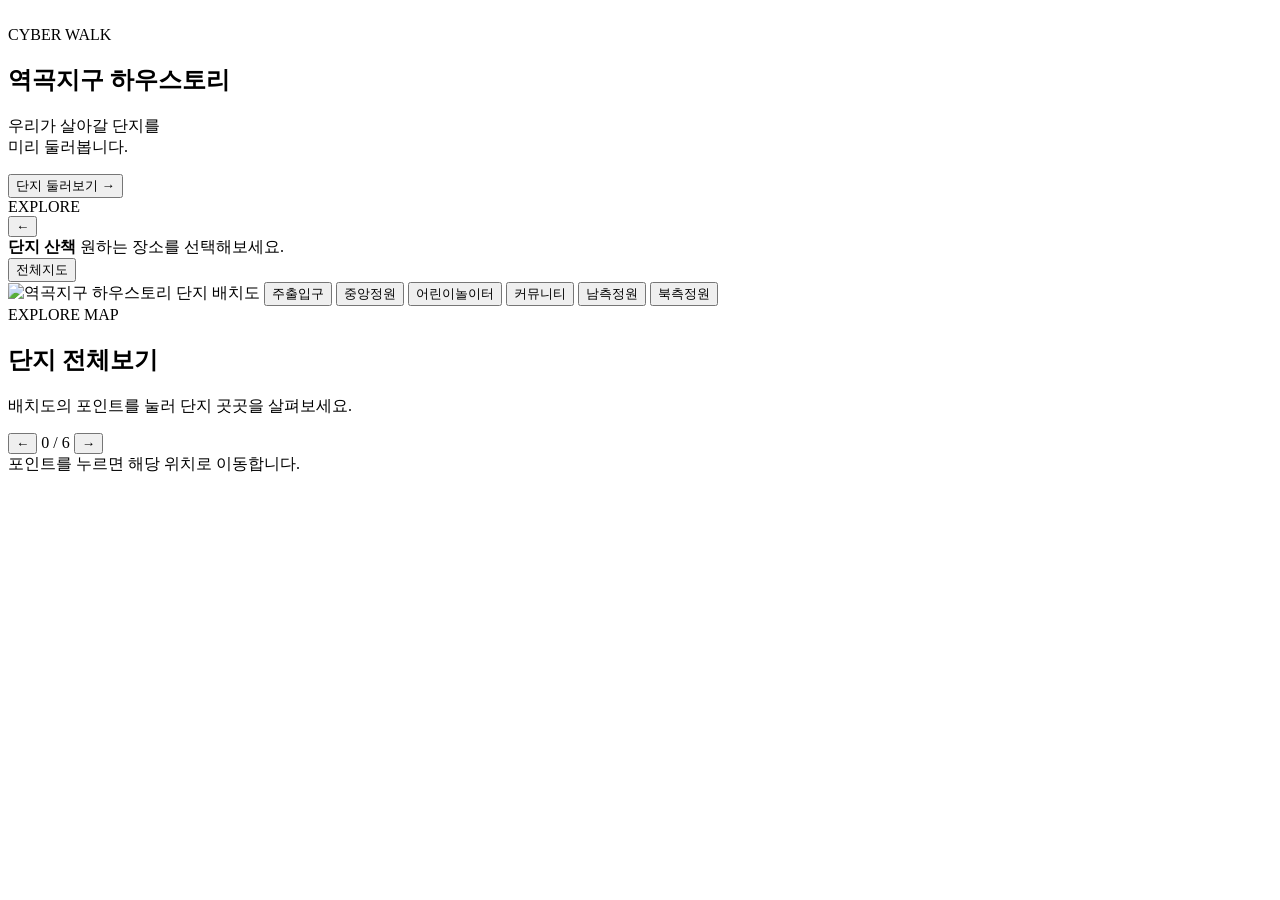
==== cyber-tour.html @ 55d85588 "Add files via upload" ====
<!DOCTYPE html>
<html lang="ko">
<head>
  <meta charset="UTF-8" />
  <meta name="viewport" content="width=device-width, initial-scale=1.0, viewport-fit=cover" />
  <meta name="theme-color" content="#111821" />
  <title>역곡지구 하우스토리 | 사이버 단지 산책</title>
  <link rel="stylesheet" href="assets/css/cyber-tour.css" />
</head>
<body>
  <main class="tour-app" id="tourApp">
    <section class="hero scene is-active" id="heroScene" aria-label="단지 조감도 인트로">
      <div class="hero-media" aria-hidden="true">
        <img src="assets/images/cyber-tour/aerial.jpg" alt="" />
      </div>
      <div class="hero-shade" aria-hidden="true"></div>
      <div class="hero-vignette" aria-hidden="true"></div>

      <div class="hero-content">
        <div class="eyebrow">CYBER WALK</div>
        <h1>역곡지구 하우스토리</h1>
        <p>우리가 살아갈 단지를<br />미리 둘러봅니다.</p>
        <button class="enter-button" id="enterTour" type="button">
          <span>단지 둘러보기</span>
          <span class="arrow">→</span>
        </button>
      </div>

      <div class="scroll-cue" aria-hidden="true">
        <span class="mouse-dot"></span>
        <span>EXPLORE</span>
      </div>
    </section>

    <section class="map-scene scene" id="mapScene" aria-label="단지 배치도 탐색">
      <header class="topbar">
        <button class="glass-button icon-button" id="backToHero" type="button" aria-label="인트로로 돌아가기">←</button>
        <div class="topbar-title">
          <strong>단지 산책</strong>
          <span>원하는 장소를 선택해보세요.</span>
        </div>
        <button class="glass-button" id="resetMap" type="button">전체지도</button>
      </header>

      <div class="map-viewport" id="mapViewport">
        <div class="map-stage" id="mapStage">
          <img class="site-map" src="assets/images/cyber-tour/site-map.jpg" alt="역곡지구 하우스토리 단지 배치도" />

          <button class="map-point" style="--x:73%; --y:58%" data-index="0" data-name="주출입구" data-label="ENTRANCE" type="button">
            <span class="point-ring"></span><span class="point-core"></span><span class="point-label">주출입구</span>
          </button>

          <button class="map-point" style="--x:50%; --y:49%" data-index="1" data-name="중앙정원" data-label="CENTRAL GARDEN" type="button">
            <span class="point-ring"></span><span class="point-core"></span><span class="point-label">중앙정원</span>
          </button>

          <button class="map-point" style="--x:39%; --y:38%" data-index="2" data-name="어린이놀이터" data-label="PLAYGROUND" type="button">
            <span class="point-ring"></span><span class="point-core"></span><span class="point-label">어린이놀이터</span>
          </button>

          <button class="map-point" style="--x:60%; --y:50%" data-index="3" data-name="커뮤니티" data-label="COMMUNITY" type="button">
            <span class="point-ring"></span><span class="point-core"></span><span class="point-label">커뮤니티</span>
          </button>

          <button class="map-point" style="--x:36%; --y:67%" data-index="4" data-name="남측정원" data-label="SOUTH GARDEN" type="button">
            <span class="point-ring"></span><span class="point-core"></span><span class="point-label">남측정원</span>
          </button>

          <button class="map-point" style="--x:37%; --y:23%" data-index="5" data-name="북측정원" data-label="NORTH GARDEN" type="button">
            <span class="point-ring"></span><span class="point-core"></span><span class="point-label">북측정원</span>
          </button>
        </div>
      </div>

      <div class="location-card" id="locationCard" aria-live="polite">
        <div class="location-meta">
          <span class="location-kicker" id="locationKicker">EXPLORE MAP</span>
          <h2 id="locationName">단지 전체보기</h2>
          <p id="locationDescription">배치도의 포인트를 눌러 단지 곳곳을 살펴보세요.</p>
        </div>
        <div class="location-actions">
          <button class="round-button" id="prevPoint" type="button" aria-label="이전 장소">←</button>
          <span class="counter" id="pointCounter">0 / 6</span>
          <button class="round-button" id="nextPoint" type="button" aria-label="다음 장소">→</button>
        </div>
      </div>

      <div class="map-hint" id="mapHint">포인트를 누르면 해당 위치로 이동합니다.</div>
    </section>
  </main>

  <script src="assets/js/cyber-tour.js"></script>
</body>
</html>
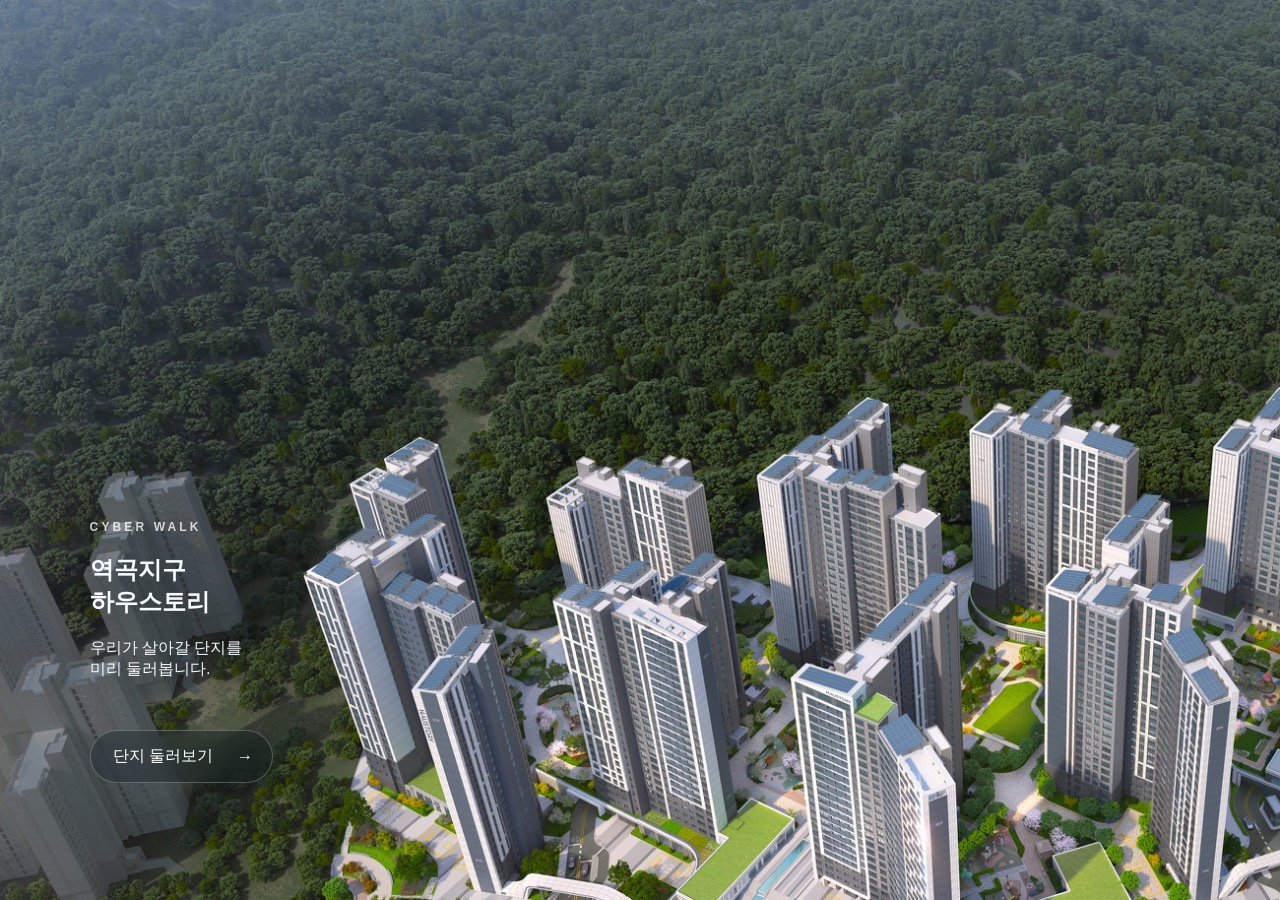
==== commit fa68ca43: "cyber-tour.html 업데이트" ====
--- a/cyber-tour.html
+++ b/cyber-tour.html
@@ -1,94 +1,552 @@
 <!DOCTYPE html>
 <html lang="ko">
 <head>
-  <meta charset="UTF-8" />
-  <meta name="viewport" content="width=device-width, initial-scale=1.0, viewport-fit=cover" />
-  <meta name="theme-color" content="#111821" />
+  <meta charset="UTF-8">
+
+  <meta
+    name="viewport"
+    content="width=device-width, initial-scale=1.0, viewport-fit=cover"
+  >
+
+  <meta name="theme-color" content="#10171f">
+
   <title>역곡지구 하우스토리 | 사이버 단지 산책</title>
-  <link rel="stylesheet" href="assets/css/cyber-tour.css" />
+
+  <link
+    rel="stylesheet"
+    href="assets/css/cyber-tour.css"
+  >
 </head>
+
 <body>
-  <main class="tour-app" id="tourApp">
-    <section class="hero scene is-active" id="heroScene" aria-label="단지 조감도 인트로">
-      <div class="hero-media" aria-hidden="true">
-        <img src="assets/images/cyber-tour/aerial.jpg" alt="" />
-      </div>
-      <div class="hero-shade" aria-hidden="true"></div>
-      <div class="hero-vignette" aria-hidden="true"></div>
-
-      <div class="hero-content">
-        <div class="eyebrow">CYBER WALK</div>
-        <h1>역곡지구 하우스토리</h1>
-        <p>우리가 살아갈 단지를<br />미리 둘러봅니다.</p>
-        <button class="enter-button" id="enterTour" type="button">
-          <span>단지 둘러보기</span>
-          <span class="arrow">→</span>
-        </button>
-      </div>
-
-      <div class="scroll-cue" aria-hidden="true">
-        <span class="mouse-dot"></span>
-        <span>EXPLORE</span>
-      </div>
-    </section>
-
-    <section class="map-scene scene" id="mapScene" aria-label="단지 배치도 탐색">
-      <header class="topbar">
-        <button class="glass-button icon-button" id="backToHero" type="button" aria-label="인트로로 돌아가기">←</button>
-        <div class="topbar-title">
-          <strong>단지 산책</strong>
-          <span>원하는 장소를 선택해보세요.</span>
-        </div>
-        <button class="glass-button" id="resetMap" type="button">전체지도</button>
-      </header>
-
-      <div class="map-viewport" id="mapViewport">
-        <div class="map-stage" id="mapStage">
-          <img class="site-map" src="assets/images/cyber-tour/site-map.jpg" alt="역곡지구 하우스토리 단지 배치도" />
-
-          <button class="map-point" style="--x:73%; --y:58%" data-index="0" data-name="주출입구" data-label="ENTRANCE" type="button">
-            <span class="point-ring"></span><span class="point-core"></span><span class="point-label">주출입구</span>
-          </button>
-
-          <button class="map-point" style="--x:50%; --y:49%" data-index="1" data-name="중앙정원" data-label="CENTRAL GARDEN" type="button">
-            <span class="point-ring"></span><span class="point-core"></span><span class="point-label">중앙정원</span>
-          </button>
-
-          <button class="map-point" style="--x:39%; --y:38%" data-index="2" data-name="어린이놀이터" data-label="PLAYGROUND" type="button">
-            <span class="point-ring"></span><span class="point-core"></span><span class="point-label">어린이놀이터</span>
-          </button>
-
-          <button class="map-point" style="--x:60%; --y:50%" data-index="3" data-name="커뮤니티" data-label="COMMUNITY" type="button">
-            <span class="point-ring"></span><span class="point-core"></span><span class="point-label">커뮤니티</span>
-          </button>
-
-          <button class="map-point" style="--x:36%; --y:67%" data-index="4" data-name="남측정원" data-label="SOUTH GARDEN" type="button">
-            <span class="point-ring"></span><span class="point-core"></span><span class="point-label">남측정원</span>
-          </button>
-
-          <button class="map-point" style="--x:37%; --y:23%" data-index="5" data-name="북측정원" data-label="NORTH GARDEN" type="button">
-            <span class="point-ring"></span><span class="point-core"></span><span class="point-label">북측정원</span>
-          </button>
-        </div>
-      </div>
-
-      <div class="location-card" id="locationCard" aria-live="polite">
-        <div class="location-meta">
-          <span class="location-kicker" id="locationKicker">EXPLORE MAP</span>
-          <h2 id="locationName">단지 전체보기</h2>
-          <p id="locationDescription">배치도의 포인트를 눌러 단지 곳곳을 살펴보세요.</p>
-        </div>
-        <div class="location-actions">
-          <button class="round-button" id="prevPoint" type="button" aria-label="이전 장소">←</button>
-          <span class="counter" id="pointCounter">0 / 6</span>
-          <button class="round-button" id="nextPoint" type="button" aria-label="다음 장소">→</button>
-        </div>
-      </div>
-
-      <div class="map-hint" id="mapHint">포인트를 누르면 해당 위치로 이동합니다.</div>
-    </section>
-  </main>
-
-  <script src="assets/js/cyber-tour.js"></script>
+
+<main class="tour-app">
+
+  <!-- =====================================================
+       01. INTRO
+  ====================================================== -->
+
+  <section
+    class="scene hero-scene is-active"
+    id="heroScene"
+  >
+
+    <div class="hero-image">
+      <img
+        src="assets/images/cyber-tour/aerial.jpg"
+        alt="역곡지구 하우스토리 조감도"
+      >
+    </div>
+
+    <div class="hero-overlay"></div>
+
+    <div class="hero-content">
+
+      <div class="eyebrow">
+        CYBER WALK
+      </div>
+
+      <h1>
+        역곡지구<br>
+        하우스토리
+      </h1>
+
+      <p>
+        우리가 살아갈 단지를<br>
+        미리 둘러봅니다.
+      </p>
+
+      <button
+        class="enter-button"
+        id="enterTour"
+        type="button"
+      >
+        <span>단지 둘러보기</span>
+        <span>→</span>
+      </button>
+
+    </div>
+
+    <div class="hero-guide">
+      EXPLORE
+    </div>
+
+  </section>
+
+
+  <!-- =====================================================
+       02. MAP
+  ====================================================== -->
+
+  <section
+    class="scene map-scene"
+    id="mapScene"
+  >
+
+    <header class="topbar">
+
+      <button
+        class="glass-button icon-button"
+        id="backToHero"
+        type="button"
+        aria-label="처음 화면"
+      >
+        ←
+      </button>
+
+      <div class="topbar-title">
+        <strong>단지 산책</strong>
+        <span>원하는 장소를 선택해보세요.</span>
+      </div>
+
+      <button
+        class="glass-button"
+        id="resetMap"
+        type="button"
+      >
+        전체지도
+      </button>
+
+    </header>
+
+
+    <div class="map-viewport">
+
+      <div
+        class="map-stage"
+        id="mapStage"
+      >
+
+        <img
+          class="site-map"
+          src="assets/images/cyber-tour/site-map.jpg"
+          alt="단지 배치도"
+        >
+
+
+        <!-- 주출입구 -->
+
+        <button
+          class="map-point"
+          style="--x:73%; --y:58%;"
+          data-index="0"
+          type="button"
+        >
+          <span class="point-ring"></span>
+          <span class="point-core"></span>
+          <span class="point-label">
+            주출입구
+          </span>
+        </button>
+
+
+        <!-- 중앙정원 -->
+
+        <button
+          class="map-point"
+          style="--x:50%; --y:49%;"
+          data-index="1"
+          type="button"
+        >
+          <span class="point-ring"></span>
+          <span class="point-core"></span>
+          <span class="point-label">
+            중앙정원
+          </span>
+        </button>
+
+
+        <!-- 놀이터 -->
+
+        <button
+          class="map-point"
+          style="--x:39%; --y:38%;"
+          data-index="2"
+          type="button"
+        >
+          <span class="point-ring"></span>
+          <span class="point-core"></span>
+          <span class="point-label">
+            어린이놀이터
+          </span>
+        </button>
+
+
+        <!-- 커뮤니티 -->
+
+        <button
+          class="map-point"
+          style="--x:60%; --y:50%;"
+          data-index="3"
+          type="button"
+        >
+          <span class="point-ring"></span>
+          <span class="point-core"></span>
+          <span class="point-label">
+            커뮤니티
+          </span>
+        </button>
+
+
+        <!-- 남측정원 -->
+
+        <button
+          class="map-point"
+          style="--x:36%; --y:67%;"
+          data-index="4"
+          type="button"
+        >
+          <span class="point-ring"></span>
+          <span class="point-core"></span>
+          <span class="point-label">
+            남측정원
+          </span>
+        </button>
+
+
+        <!-- 북측정원 -->
+
+        <button
+          class="map-point"
+          style="--x:37%; --y:23%;"
+          data-index="5"
+          type="button"
+        >
+          <span class="point-ring"></span>
+          <span class="point-core"></span>
+          <span class="point-label">
+            북측정원
+          </span>
+        </button>
+
+      </div>
+
+    </div>
+
+
+    <!-- MAP INFO -->
+
+    <div
+      class="location-card"
+      id="locationCard"
+    >
+
+      <div class="location-text">
+
+        <span
+          class="location-kicker"
+          id="locationKicker"
+        >
+          EXPLORE MAP
+        </span>
+
+        <h2 id="locationName">
+          단지 전체보기
+        </h2>
+
+        <p id="locationDescription">
+          배치도의 포인트를 눌러 단지 곳곳을 살펴보세요.
+        </p>
+
+        <button
+          class="virtual-walk-button"
+          id="openVirtualWalk"
+          type="button"
+        >
+          가상 산책 시작
+          <span>→</span>
+        </button>
+
+      </div>
+
+
+      <div class="location-navigation">
+
+        <button
+          class="round-button"
+          id="prevPoint"
+          type="button"
+        >
+          ←
+        </button>
+
+        <span
+          class="counter"
+          id="pointCounter"
+        >
+          0 / 6
+        </span>
+
+        <button
+          class="round-button"
+          id="nextPoint"
+          type="button"
+        >
+          →
+        </button>
+
+      </div>
+
+    </div>
+
+
+    <div
+      class="map-hint"
+      id="mapHint"
+    >
+      포인트를 눌러 장소를 선택해보세요.
+    </div>
+
+  </section>
+
+
+
+  <!-- =====================================================
+       03. CENTRAL GARDEN VIRTUAL WALK
+  ====================================================== -->
+
+  <section
+    class="scene walk-scene"
+    id="walkScene"
+  >
+
+    <div
+      class="walk-world"
+      id="walkWorld"
+    >
+
+      <!-- SKY -->
+
+      <div class="sun"></div>
+
+      <div class="cloud cloud-1"></div>
+      <div class="cloud cloud-2"></div>
+
+
+      <!-- DISTANT MOUNTAIN / FOREST -->
+
+      <div class="mountain mountain-1"></div>
+      <div class="mountain mountain-2"></div>
+
+      <div class="forest-back"></div>
+
+
+      <!-- APARTMENTS -->
+
+      <div class="apartment apartment-left">
+
+        <div class="apt-roof"></div>
+
+        <div class="windows"></div>
+
+        <div class="apt-side"></div>
+
+      </div>
+
+
+      <div class="apartment apartment-center">
+
+        <div class="apt-roof"></div>
+
+        <div class="windows"></div>
+
+        <div class="apt-side"></div>
+
+      </div>
+
+
+      <div class="apartment apartment-right">
+
+        <div class="apt-roof"></div>
+
+        <div class="windows"></div>
+
+        <div class="apt-side"></div>
+
+      </div>
+
+
+      <!-- GROUND -->
+
+      <div class="garden-ground"></div>
+
+
+      <!-- WALK PATH -->
+
+      <div class="walk-path">
+
+        <div class="path-line line-left"></div>
+        <div class="path-line line-right"></div>
+
+      </div>
+
+
+      <!-- CENTER LAWN -->
+
+      <div class="central-lawn"></div>
+
+
+      <!-- FLOWER BED -->
+
+      <div class="flower-bed flower-bed-left"></div>
+
+      <div class="flower-bed flower-bed-right"></div>
+
+
+      <!-- TREES -->
+
+      <div class="tree tree-1">
+        <div class="tree-crown"></div>
+        <div class="tree-trunk"></div>
+      </div>
+
+      <div class="tree tree-2">
+        <div class="tree-crown"></div>
+        <div class="tree-trunk"></div>
+      </div>
+
+      <div class="tree tree-3">
+        <div class="tree-crown"></div>
+        <div class="tree-trunk"></div>
+      </div>
+
+      <div class="tree tree-4">
+        <div class="tree-crown"></div>
+        <div class="tree-trunk"></div>
+      </div>
+
+      <div class="tree tree-5">
+        <div class="tree-crown"></div>
+        <div class="tree-trunk"></div>
+      </div>
+
+      <div class="tree tree-6">
+        <div class="tree-crown"></div>
+        <div class="tree-trunk"></div>
+      </div>
+
+
+      <!-- BENCH -->
+
+      <div class="bench bench-left">
+        <div class="bench-back"></div>
+        <div class="bench-seat"></div>
+        <div class="bench-leg leg-left"></div>
+        <div class="bench-leg leg-right"></div>
+      </div>
+
+
+      <!-- LIGHT -->
+
+      <div class="lamp lamp-left">
+
+        <div class="lamp-head"></div>
+
+        <div class="lamp-light"></div>
+
+      </div>
+
+
+      <div class="lamp lamp-right">
+
+        <div class="lamp-head"></div>
+
+        <div class="lamp-light"></div>
+
+      </div>
+
+
+      <!-- PARTICLES -->
+
+      <div class="particles">
+
+        <i></i>
+        <i></i>
+        <i></i>
+        <i></i>
+        <i></i>
+        <i></i>
+
+      </div>
+
+
+      <div class="world-vignette"></div>
+
+    </div>
+
+
+    <!-- WALK UI -->
+
+    <header class="walk-topbar">
+
+      <button
+        class="walk-button"
+        id="backToMap"
+        type="button"
+      >
+        ←
+      </button>
+
+
+      <div class="walk-title">
+
+        <strong>
+          중앙정원
+        </strong>
+
+        <span>
+          CENTRAL GARDEN
+        </span>
+
+      </div>
+
+
+      <button
+        class="walk-button day-button"
+        id="toggleDayNight"
+        type="button"
+      >
+        야간
+      </button>
+
+    </header>
+
+
+    <div class="walk-description">
+
+      <span>
+        VIRTUAL WALK · 01
+      </span>
+
+      <h2>
+        중앙정원을 걷다
+      </h2>
+
+      <p>
+        단지 배치도를 바탕으로 구성한
+        첫 번째 가상 산책 장면입니다.
+      </p>
+
+      <div class="drag-guide">
+
+        <span>←</span>
+
+        화면을 좌우로 움직여보세요
+
+        <span>→</span>
+
+      </div>
+
+    </div>
+
+
+  </section>
+
+
+</main>
+
+
+<script src="assets/js/cyber-tour.js"></script>
+
 </body>
-</html>
+</html>
--- a/assets/css/cyber-tour.css
+++ b/assets/css/cyber-tour.css
@@ -0,0 +1,327 @@
+:root {
+  --ink: #f7fbff;
+  --muted: rgba(241, 247, 252, 0.72);
+  --glass: rgba(16, 26, 36, 0.42);
+  --glass-strong: rgba(16, 26, 36, 0.62);
+  --line: rgba(255, 255, 255, 0.16);
+  --accent: #d9f4ff;
+  --accent-2: #dfe8ff;
+  --shadow: 0 24px 70px rgba(0,0,0,.28);
+}
+
+* { box-sizing: border-box; }
+html, body { width: 100%; min-height: 100%; margin: 0; }
+body {
+  overflow: hidden;
+  background: #10171f;
+  color: var(--ink);
+  font-family: -apple-system, BlinkMacSystemFont, "Pretendard", "Noto Sans KR", "Apple SD Gothic Neo", sans-serif;
+}
+button { font: inherit; }
+
+.tour-app,
+.scene {
+  width: 100%;
+  height: 100dvh;
+  min-height: 100svh;
+}
+
+.scene {
+  position: fixed;
+  inset: 0;
+  opacity: 0;
+  visibility: hidden;
+  pointer-events: none;
+  transition: opacity .9s ease, visibility .9s ease;
+}
+.scene.is-active {
+  opacity: 1;
+  visibility: visible;
+  pointer-events: auto;
+}
+
+/* HERO */
+.hero { overflow: hidden; background: #18222d; }
+.hero-media { position: absolute; inset: -3%; }
+.hero-media img {
+  width: 100%;
+  height: 100%;
+  object-fit: cover;
+  transform: scale(1.02);
+  animation: heroDrift 18s ease-out forwards;
+  filter: saturate(.94) contrast(1.02) brightness(.90);
+}
+@keyframes heroDrift {
+  from { transform: scale(1.02) translate3d(0,0,0); }
+  to { transform: scale(1.12) translate3d(-.7%, -.7%, 0); }
+}
+.hero-shade {
+  position: absolute;
+  inset: 0;
+  background:
+    linear-gradient(180deg, rgba(5,10,14,.28), rgba(5,10,14,.02) 32%, rgba(5,10,14,.12) 58%, rgba(5,10,14,.72)),
+    linear-gradient(90deg, rgba(9,14,20,.50), rgba(9,14,20,.04) 60%);
+}
+.hero-vignette {
+  position: absolute;
+  inset: -1px;
+  box-shadow: inset 0 0 180px rgba(0,0,0,.26);
+  pointer-events: none;
+}
+.hero-content {
+  position: absolute;
+  left: clamp(24px, 7vw, 104px);
+  bottom: clamp(76px, 13vh, 150px);
+  z-index: 2;
+  max-width: 640px;
+  text-shadow: 0 3px 24px rgba(0,0,0,.25);
+}
+.eyebrow {
+  margin-bottom: 14px;
+  font-size: 12px;
+  font-weight: 700;
+  letter-spacing: .26em;
+  color: rgba(255,255,255,.78);
+}
+.hero h1 {
+  margin: 0;
+  font-size: clamp(36px, 6.8vw, 86px);
+  line-height: .98;
+  letter-spacing: -.055em;
+  font-weight: 800;
+}
+.hero p {
+  margin: 24px 0 0;
+  font-size: clamp(17px, 2.2vw, 24px);
+  line-height: 1.62;
+  color: rgba(255,255,255,.82);
+  font-weight: 500;
+}
+.enter-button {
+  margin-top: 34px;
+  display: inline-flex;
+  align-items: center;
+  gap: 24px;
+  padding: 15px 19px 15px 22px;
+  border: 1px solid rgba(255,255,255,.24);
+  border-radius: 999px;
+  color: #fff;
+  background: rgba(13,22,30,.28);
+  backdrop-filter: blur(16px) saturate(1.2);
+  -webkit-backdrop-filter: blur(16px) saturate(1.2);
+  cursor: pointer;
+  transition: transform .25s ease, background .25s ease, border-color .25s ease;
+}
+.enter-button:hover { transform: translateY(-2px); background: rgba(23,35,46,.52); border-color: rgba(255,255,255,.40); }
+.enter-button .arrow { font-size: 21px; transition: transform .25s ease; }
+.enter-button:hover .arrow { transform: translateX(4px); }
+.scroll-cue {
+  position: absolute;
+  right: clamp(22px, 4vw, 62px);
+  bottom: 34px;
+  display: flex;
+  align-items: center;
+  gap: 10px;
+  z-index: 2;
+  font-size: 10px;
+  letter-spacing: .22em;
+  color: rgba(255,255,255,.62);
+}
+.mouse-dot {
+  width: 8px; height: 8px; border-radius: 50%; background: #fff;
+  box-shadow: 0 0 0 8px rgba(255,255,255,.10);
+  animation: pulse 1.8s ease-in-out infinite;
+}
+@keyframes pulse { 50% { box-shadow: 0 0 0 13px rgba(255,255,255,0); opacity: .65; } }
+
+/* MAP SCENE */
+.map-scene {
+  overflow: hidden;
+  background: radial-gradient(circle at 50% 35%, #293542, #111820 68%);
+}
+.map-scene::before {
+  content: "";
+  position: absolute;
+  inset: 0;
+  background:
+    linear-gradient(180deg, rgba(8,13,18,.44), transparent 22%, transparent 70%, rgba(8,13,18,.72)),
+    radial-gradient(circle at 50% 50%, transparent 40%, rgba(4,9,13,.33));
+  z-index: 3;
+  pointer-events: none;
+}
+.topbar {
+  position: absolute;
+  left: max(16px, env(safe-area-inset-left));
+  right: max(16px, env(safe-area-inset-right));
+  top: max(14px, env(safe-area-inset-top));
+  z-index: 20;
+  display: grid;
+  grid-template-columns: auto 1fr auto;
+  align-items: center;
+  gap: 13px;
+}
+.topbar-title { min-width: 0; }
+.topbar-title strong { display: block; font-size: 16px; letter-spacing: -.02em; }
+.topbar-title span { display: block; margin-top: 3px; font-size: 12px; color: rgba(255,255,255,.62); }
+.glass-button,
+.round-button {
+  border: 1px solid var(--line);
+  color: #fff;
+  background: var(--glass);
+  backdrop-filter: blur(18px) saturate(1.25);
+  -webkit-backdrop-filter: blur(18px) saturate(1.25);
+  box-shadow: 0 8px 24px rgba(0,0,0,.12);
+  cursor: pointer;
+}
+.glass-button { height: 43px; padding: 0 15px; border-radius: 15px; font-size: 13px; font-weight: 650; }
+.icon-button { width: 43px; padding: 0; font-size: 20px; }
+
+.map-viewport {
+  position: absolute;
+  inset: 0;
+  overflow: hidden;
+  touch-action: none;
+}
+.map-stage {
+  position: absolute;
+  inset: 0;
+  transform-origin: 50% 50%;
+  transition: transform 1.15s cubic-bezier(.18,.76,.18,1);
+  will-change: transform;
+}
+.site-map {
+  width: 100%;
+  height: 100%;
+  object-fit: cover;
+  user-select: none;
+  -webkit-user-drag: none;
+  filter: saturate(.88) brightness(.84) contrast(1.03);
+}
+.map-stage::after {
+  content: "";
+  position: absolute;
+  inset: 0;
+  background: radial-gradient(circle at 50% 48%, transparent 23%, rgba(8,13,18,.09) 48%, rgba(8,13,18,.36));
+  pointer-events: none;
+}
+
+.map-point {
+  position: absolute;
+  left: var(--x);
+  top: var(--y);
+  z-index: 6;
+  width: 34px;
+  height: 34px;
+  margin: -17px 0 0 -17px;
+  border: 0;
+  padding: 0;
+  background: transparent;
+  cursor: pointer;
+  color: white;
+}
+.point-ring,
+.point-core { position: absolute; border-radius: 50%; }
+.point-ring {
+  inset: 1px;
+  border: 1px solid rgba(255,255,255,.82);
+  background: rgba(219,242,255,.11);
+  backdrop-filter: blur(5px);
+  -webkit-backdrop-filter: blur(5px);
+  box-shadow: 0 0 0 8px rgba(216,241,255,.07), 0 5px 18px rgba(0,0,0,.24);
+  animation: pointPulse 2.2s ease-in-out infinite;
+}
+.point-core {
+  left: 50%; top: 50%; width: 8px; height: 8px;
+  transform: translate(-50%,-50%);
+  background: #fff;
+  box-shadow: 0 0 16px rgba(224,246,255,.85);
+}
+.point-label {
+  position: absolute;
+  left: 50%; top: 42px;
+  transform: translateX(-50%);
+  white-space: nowrap;
+  font-size: 12px;
+  font-weight: 700;
+  text-shadow: 0 2px 10px rgba(0,0,0,.75);
+  opacity: .88;
+}
+.map-point.is-active .point-ring {
+  background: rgba(222,245,255,.30);
+  box-shadow: 0 0 0 11px rgba(216,241,255,.11), 0 0 34px rgba(206,237,255,.40);
+}
+.map-point.is-active .point-label { opacity: 1; }
+@keyframes pointPulse { 50% { transform: scale(1.10); box-shadow: 0 0 0 13px rgba(216,241,255,0), 0 5px 18px rgba(0,0,0,.22); } }
+
+.location-card {
+  position: absolute;
+  z-index: 20;
+  left: max(16px, env(safe-area-inset-left));
+  right: max(16px, env(safe-area-inset-right));
+  bottom: max(18px, calc(env(safe-area-inset-bottom) + 10px));
+  display: flex;
+  justify-content: space-between;
+  align-items: flex-end;
+  gap: 22px;
+  padding: 18px 18px 17px;
+  border: 1px solid var(--line);
+  border-radius: 24px;
+  background: linear-gradient(135deg, rgba(18,29,39,.62), rgba(12,21,29,.39));
+  backdrop-filter: blur(22px) saturate(1.18);
+  -webkit-backdrop-filter: blur(22px) saturate(1.18);
+  box-shadow: var(--shadow);
+}
+.location-kicker { display: block; margin-bottom: 6px; font-size: 10px; font-weight: 800; letter-spacing: .22em; color: rgba(224,243,255,.68); }
+.location-card h2 { margin: 0; font-size: clamp(24px, 4vw, 38px); letter-spacing: -.045em; }
+.location-card p { margin: 7px 0 0; max-width: 560px; color: rgba(255,255,255,.68); font-size: 13px; line-height: 1.55; }
+.location-actions { display: flex; align-items: center; gap: 9px; flex-shrink: 0; }
+.round-button { width: 39px; height: 39px; border-radius: 50%; font-size: 17px; }
+.counter { min-width: 50px; text-align: center; font-size: 12px; color: rgba(255,255,255,.65); }
+.map-hint {
+  position: absolute;
+  z-index: 15;
+  top: 84px;
+  left: 50%;
+  transform: translateX(-50%);
+  padding: 8px 12px;
+  border-radius: 999px;
+  background: rgba(11,20,27,.40);
+  border: 1px solid rgba(255,255,255,.11);
+  backdrop-filter: blur(12px);
+  -webkit-backdrop-filter: blur(12px);
+  color: rgba(255,255,255,.70);
+  font-size: 11px;
+  white-space: nowrap;
+  transition: opacity .35s ease;
+}
+.map-hint.is-hidden { opacity: 0; }
+
+@media (max-width: 700px) {
+  .hero-media { inset: 0; }
+  .hero-media img { object-position: 48% center; }
+  .hero-content { left: 22px; right: 22px; bottom: max(82px, calc(env(safe-area-inset-bottom) + 72px)); }
+  .hero h1 { font-size: clamp(38px, 13vw, 58px); max-width: 9em; }
+  .hero p { font-size: 17px; margin-top: 18px; }
+  .enter-button { margin-top: 27px; }
+  .scroll-cue { display: none; }
+
+  .topbar { grid-template-columns: auto 1fr auto; }
+  .topbar-title span { display: none; }
+  .glass-button { padding: 0 12px; height: 40px; }
+  .icon-button { width: 40px; }
+
+  .site-map { object-fit: cover; object-position: center; }
+  .location-card { align-items: center; padding: 15px 15px 14px; border-radius: 21px; gap: 10px; }
+  .location-card h2 { font-size: 23px; }
+  .location-card p { display: none; }
+  .location-kicker { font-size: 9px; margin-bottom: 4px; }
+  .location-actions { gap: 6px; }
+  .round-button { width: 36px; height: 36px; }
+  .counter { min-width: 42px; }
+  .point-label { font-size: 10px; top: 39px; }
+  .map-hint { top: 69px; max-width: calc(100vw - 32px); overflow: hidden; text-overflow: ellipsis; }
+}
+
+@media (prefers-reduced-motion: reduce) {
+  *, *::before, *::after { animation-duration: .001ms !important; animation-iteration-count: 1 !important; transition-duration: .15s !important; }
+}
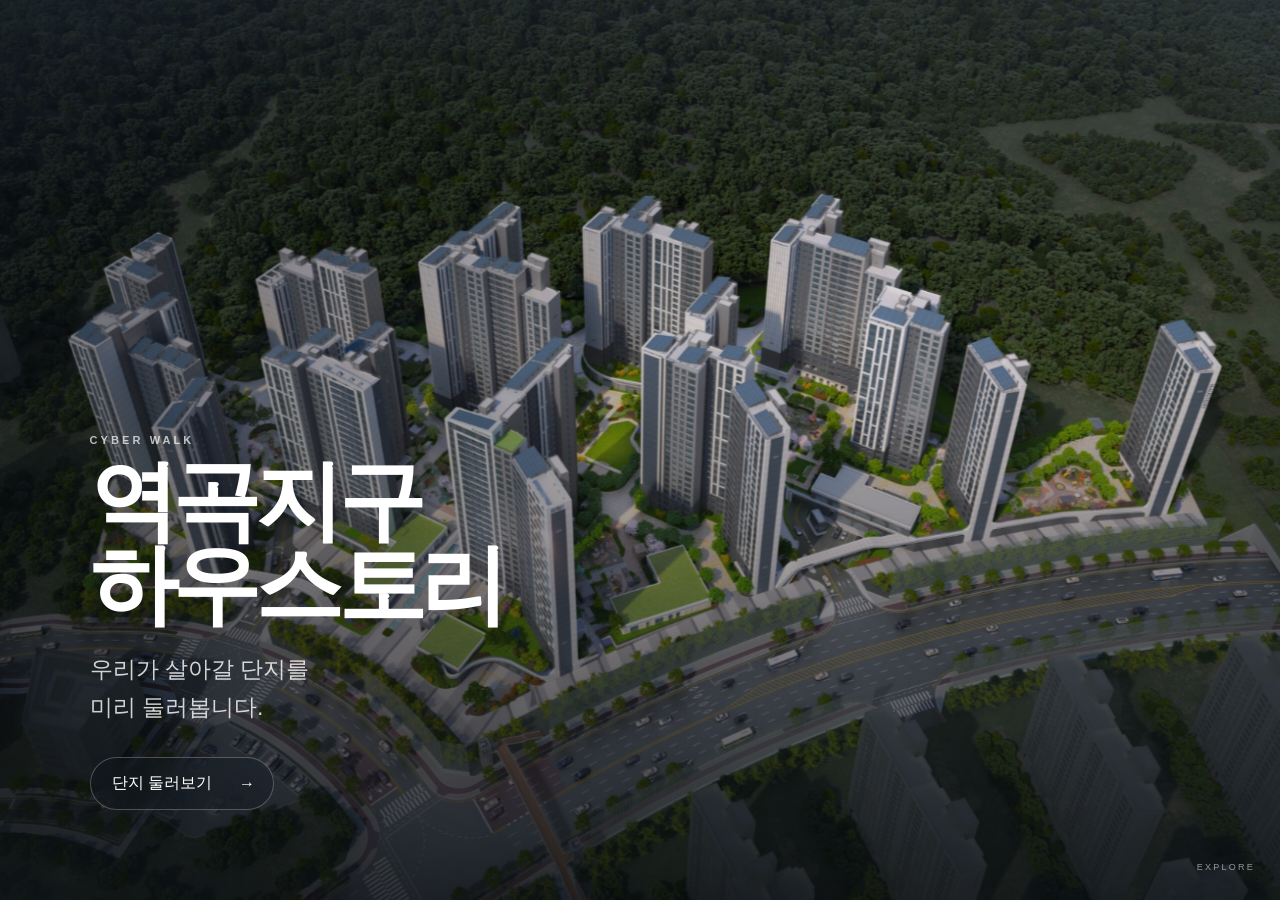
==== commit 3555e566: "Update cyber-tour.html" ====
--- a/cyber-tour.html
+++ b/cyber-tour.html
@@ -546,7 +546,8 @@
 </main>
 
 
+<script src="assets/js/cyber-tour-data.js"></script>
 <script src="assets/js/cyber-tour.js"></script>
 
 </body>
-</html>+</html>
--- a/assets/css/cyber-tour.css
+++ b/assets/css/cyber-tour.css
@@ -1,327 +1,2702 @@
+/* =========================================================
+   BASIC
+========================================================= */
+
 :root {
-  --ink: #f7fbff;
-  --muted: rgba(241, 247, 252, 0.72);
-  --glass: rgba(16, 26, 36, 0.42);
-  --glass-strong: rgba(16, 26, 36, 0.62);
-  --line: rgba(255, 255, 255, 0.16);
-  --accent: #d9f4ff;
-  --accent-2: #dfe8ff;
-  --shadow: 0 24px 70px rgba(0,0,0,.28);
-}
-
-* { box-sizing: border-box; }
-html, body { width: 100%; min-height: 100%; margin: 0; }
+
+    --white: #ffffff;
+
+    --glass:
+        rgba(13, 25, 34, .42);
+
+    --glass-line:
+        rgba(255,255,255,.18);
+
+    --shadow:
+        0 24px 70px rgba(0,0,0,.28);
+
+}
+
+* {
+    box-sizing: border-box;
+}
+
+html,
 body {
-  overflow: hidden;
-  background: #10171f;
-  color: var(--ink);
-  font-family: -apple-system, BlinkMacSystemFont, "Pretendard", "Noto Sans KR", "Apple SD Gothic Neo", sans-serif;
-}
-button { font: inherit; }
+    width: 100%;
+    height: 100%;
+    margin: 0;
+}
+
+body {
+
+    overflow: hidden;
+
+    background: #10171f;
+
+    font-family:
+        -apple-system,
+        BlinkMacSystemFont,
+        "Apple SD Gothic Neo",
+        "Pretendard",
+        sans-serif;
+
+}
+
+button {
+    font: inherit;
+}
+
+
+
+/* =========================================================
+   SCENE SYSTEM
+========================================================= */
 
 .tour-app,
 .scene {
-  width: 100%;
-  height: 100dvh;
-  min-height: 100svh;
+
+    width: 100%;
+
+    height: 100dvh;
+
+    min-height: 100svh;
+
 }
 
 .scene {
-  position: fixed;
-  inset: 0;
-  opacity: 0;
-  visibility: hidden;
-  pointer-events: none;
-  transition: opacity .9s ease, visibility .9s ease;
-}
+
+    position: fixed;
+
+    inset: 0;
+
+    opacity: 0;
+
+    visibility: hidden;
+
+    pointer-events: none;
+
+    transition:
+        opacity .8s ease,
+        visibility .8s ease;
+
+}
+
 .scene.is-active {
-  opacity: 1;
-  visibility: visible;
-  pointer-events: auto;
-}
-
-/* HERO */
-.hero { overflow: hidden; background: #18222d; }
-.hero-media { position: absolute; inset: -3%; }
-.hero-media img {
-  width: 100%;
-  height: 100%;
-  object-fit: cover;
-  transform: scale(1.02);
-  animation: heroDrift 18s ease-out forwards;
-  filter: saturate(.94) contrast(1.02) brightness(.90);
-}
-@keyframes heroDrift {
-  from { transform: scale(1.02) translate3d(0,0,0); }
-  to { transform: scale(1.12) translate3d(-.7%, -.7%, 0); }
-}
-.hero-shade {
-  position: absolute;
-  inset: 0;
-  background:
-    linear-gradient(180deg, rgba(5,10,14,.28), rgba(5,10,14,.02) 32%, rgba(5,10,14,.12) 58%, rgba(5,10,14,.72)),
-    linear-gradient(90deg, rgba(9,14,20,.50), rgba(9,14,20,.04) 60%);
-}
-.hero-vignette {
-  position: absolute;
-  inset: -1px;
-  box-shadow: inset 0 0 180px rgba(0,0,0,.26);
-  pointer-events: none;
-}
+
+    opacity: 1;
+
+    visibility: visible;
+
+    pointer-events: auto;
+
+}
+
+
+
+/* =========================================================
+   HERO
+========================================================= */
+
+.hero-scene {
+
+    overflow: hidden;
+
+    color: white;
+
+    background: #16212a;
+
+}
+
+.hero-image {
+
+    position: absolute;
+
+    inset: -4%;
+
+}
+
+.hero-image img {
+
+    width: 100%;
+
+    height: 100%;
+
+    object-fit: cover;
+
+    filter:
+        brightness(.88)
+        saturate(.92)
+        contrast(1.04);
+
+    animation:
+        heroCamera 18s ease-out forwards;
+
+}
+
+@keyframes heroCamera {
+
+    from {
+
+        transform:
+            scale(1.02)
+            translate3d(0,0,0);
+
+    }
+
+    to {
+
+        transform:
+            scale(1.12)
+            translate3d(-1%,-1%,0);
+
+    }
+
+}
+
+.hero-overlay {
+
+    position: absolute;
+
+    inset: 0;
+
+    background:
+
+        linear-gradient(
+            180deg,
+            rgba(6,12,18,.25),
+            transparent 38%,
+            rgba(4,10,15,.67)
+        ),
+
+        linear-gradient(
+            90deg,
+            rgba(4,9,14,.46),
+            transparent 65%
+        );
+
+    box-shadow:
+
+        inset 0 0 180px
+        rgba(0,0,0,.18);
+
+}
+
 .hero-content {
-  position: absolute;
-  left: clamp(24px, 7vw, 104px);
-  bottom: clamp(76px, 13vh, 150px);
-  z-index: 2;
-  max-width: 640px;
-  text-shadow: 0 3px 24px rgba(0,0,0,.25);
-}
+
+    position: absolute;
+
+    z-index: 5;
+
+    left: clamp(23px,7vw,100px);
+
+    bottom:
+        max(
+            90px,
+            calc(env(safe-area-inset-bottom) + 68px)
+        );
+
+}
+
 .eyebrow {
-  margin-bottom: 14px;
-  font-size: 12px;
-  font-weight: 700;
-  letter-spacing: .26em;
-  color: rgba(255,255,255,.78);
-}
-.hero h1 {
-  margin: 0;
-  font-size: clamp(36px, 6.8vw, 86px);
-  line-height: .98;
-  letter-spacing: -.055em;
-  font-weight: 800;
-}
-.hero p {
-  margin: 24px 0 0;
-  font-size: clamp(17px, 2.2vw, 24px);
-  line-height: 1.62;
-  color: rgba(255,255,255,.82);
-  font-weight: 500;
-}
+
+    margin-bottom: 13px;
+
+    font-size: 11px;
+
+    font-weight: 700;
+
+    letter-spacing: .28em;
+
+    color:
+        rgba(255,255,255,.7);
+
+}
+
+.hero-content h1 {
+
+    margin: 0;
+
+    font-size:
+        clamp(44px,7vw,88px);
+
+    line-height: .95;
+
+    letter-spacing: -.06em;
+
+}
+
+.hero-content p {
+
+    margin: 25px 0 0;
+
+    font-size:
+        clamp(17px,2vw,23px);
+
+    line-height: 1.65;
+
+    color:
+        rgba(255,255,255,.8);
+
+}
+
 .enter-button {
-  margin-top: 34px;
-  display: inline-flex;
-  align-items: center;
-  gap: 24px;
-  padding: 15px 19px 15px 22px;
-  border: 1px solid rgba(255,255,255,.24);
-  border-radius: 999px;
-  color: #fff;
-  background: rgba(13,22,30,.28);
-  backdrop-filter: blur(16px) saturate(1.2);
-  -webkit-backdrop-filter: blur(16px) saturate(1.2);
-  cursor: pointer;
-  transition: transform .25s ease, background .25s ease, border-color .25s ease;
-}
-.enter-button:hover { transform: translateY(-2px); background: rgba(23,35,46,.52); border-color: rgba(255,255,255,.40); }
-.enter-button .arrow { font-size: 21px; transition: transform .25s ease; }
-.enter-button:hover .arrow { transform: translateX(4px); }
-.scroll-cue {
-  position: absolute;
-  right: clamp(22px, 4vw, 62px);
-  bottom: 34px;
-  display: flex;
-  align-items: center;
-  gap: 10px;
-  z-index: 2;
-  font-size: 10px;
-  letter-spacing: .22em;
-  color: rgba(255,255,255,.62);
-}
-.mouse-dot {
-  width: 8px; height: 8px; border-radius: 50%; background: #fff;
-  box-shadow: 0 0 0 8px rgba(255,255,255,.10);
-  animation: pulse 1.8s ease-in-out infinite;
-}
-@keyframes pulse { 50% { box-shadow: 0 0 0 13px rgba(255,255,255,0); opacity: .65; } }
-
-/* MAP SCENE */
+
+    margin-top: 30px;
+
+    padding:
+        15px 18px 15px 21px;
+
+    display: inline-flex;
+
+    align-items: center;
+
+    gap: 27px;
+
+    border:
+
+        1px solid
+        rgba(255,255,255,.25);
+
+    border-radius: 999px;
+
+    background:
+        rgba(13,24,32,.32);
+
+    color: white;
+
+    backdrop-filter:
+        blur(16px);
+
+    -webkit-backdrop-filter:
+        blur(16px);
+
+}
+
+.hero-guide {
+
+    position: absolute;
+
+    right: 25px;
+
+    bottom: 28px;
+
+    font-size: 9px;
+
+    letter-spacing: .25em;
+
+    color:
+        rgba(255,255,255,.55);
+
+}
+
+
+
+/* =========================================================
+   MAP
+========================================================= */
+
 .map-scene {
-  overflow: hidden;
-  background: radial-gradient(circle at 50% 35%, #293542, #111820 68%);
-}
-.map-scene::before {
-  content: "";
-  position: absolute;
-  inset: 0;
-  background:
-    linear-gradient(180deg, rgba(8,13,18,.44), transparent 22%, transparent 70%, rgba(8,13,18,.72)),
-    radial-gradient(circle at 50% 50%, transparent 40%, rgba(4,9,13,.33));
-  z-index: 3;
-  pointer-events: none;
-}
+
+    overflow: hidden;
+
+    color: white;
+
+    background:
+        #111820;
+
+}
+
+.map-scene::after {
+
+    content: "";
+
+    position: absolute;
+
+    inset: 0;
+
+    z-index: 5;
+
+    pointer-events: none;
+
+    background:
+
+        linear-gradient(
+            180deg,
+            rgba(5,10,15,.43),
+            transparent 25%,
+            transparent 65%,
+            rgba(5,10,15,.68)
+        ),
+
+        radial-gradient(
+            circle at center,
+            transparent 35%,
+            rgba(3,8,12,.28)
+        );
+
+}
+
+
+
+/* =========================================================
+   TOP BAR
+========================================================= */
+
 .topbar {
-  position: absolute;
-  left: max(16px, env(safe-area-inset-left));
-  right: max(16px, env(safe-area-inset-right));
-  top: max(14px, env(safe-area-inset-top));
-  z-index: 20;
-  display: grid;
-  grid-template-columns: auto 1fr auto;
-  align-items: center;
-  gap: 13px;
-}
-.topbar-title { min-width: 0; }
-.topbar-title strong { display: block; font-size: 16px; letter-spacing: -.02em; }
-.topbar-title span { display: block; margin-top: 3px; font-size: 12px; color: rgba(255,255,255,.62); }
+
+    position: absolute;
+
+    z-index: 30;
+
+    left:
+        max(
+            16px,
+            env(safe-area-inset-left)
+        );
+
+    right:
+        max(
+            16px,
+            env(safe-area-inset-right)
+        );
+
+    top:
+        max(
+            14px,
+            env(safe-area-inset-top)
+        );
+
+    display: grid;
+
+    grid-template-columns:
+        auto 1fr auto;
+
+    align-items: center;
+
+    gap: 12px;
+
+}
+
+.topbar-title strong {
+
+    display: block;
+
+    font-size: 15px;
+
+}
+
+.topbar-title span {
+
+    display: block;
+
+    margin-top: 3px;
+
+    font-size: 11px;
+
+    color:
+        rgba(255,255,255,.6);
+
+}
+
 .glass-button,
 .round-button {
-  border: 1px solid var(--line);
-  color: #fff;
-  background: var(--glass);
-  backdrop-filter: blur(18px) saturate(1.25);
-  -webkit-backdrop-filter: blur(18px) saturate(1.25);
-  box-shadow: 0 8px 24px rgba(0,0,0,.12);
-  cursor: pointer;
-}
-.glass-button { height: 43px; padding: 0 15px; border-radius: 15px; font-size: 13px; font-weight: 650; }
-.icon-button { width: 43px; padding: 0; font-size: 20px; }
+
+    border:
+
+        1px solid
+        rgba(255,255,255,.17);
+
+    color: white;
+
+    background:
+        rgba(15,27,36,.43);
+
+    backdrop-filter:
+        blur(17px);
+
+    -webkit-backdrop-filter:
+        blur(17px);
+
+}
+
+.glass-button {
+
+    height: 42px;
+
+    padding: 0 14px;
+
+    border-radius: 14px;
+
+    font-size: 12px;
+
+}
+
+.icon-button {
+
+    width: 42px;
+
+    padding: 0;
+
+    font-size: 20px;
+
+}
+
+
+
+/* =========================================================
+   MAP IMAGE
+========================================================= */
 
 .map-viewport {
-  position: absolute;
-  inset: 0;
-  overflow: hidden;
-  touch-action: none;
-}
+
+    position: absolute;
+
+    inset: 0;
+
+    overflow: hidden;
+
+}
+
 .map-stage {
-  position: absolute;
-  inset: 0;
-  transform-origin: 50% 50%;
-  transition: transform 1.15s cubic-bezier(.18,.76,.18,1);
-  will-change: transform;
-}
+
+    position: absolute;
+
+    inset: 0;
+
+    transition:
+
+        transform
+        1.2s
+        cubic-bezier(.16,.76,.18,1);
+
+    transform-origin: center;
+
+}
+
 .site-map {
-  width: 100%;
-  height: 100%;
-  object-fit: cover;
-  user-select: none;
-  -webkit-user-drag: none;
-  filter: saturate(.88) brightness(.84) contrast(1.03);
-}
-.map-stage::after {
-  content: "";
-  position: absolute;
-  inset: 0;
-  background: radial-gradient(circle at 50% 48%, transparent 23%, rgba(8,13,18,.09) 48%, rgba(8,13,18,.36));
-  pointer-events: none;
-}
+
+    width: 100%;
+
+    height: 100%;
+
+    object-fit: cover;
+
+    user-select: none;
+
+    filter:
+
+        brightness(.83)
+        saturate(.84);
+
+}
+
+
+
+/* =========================================================
+   MAP POINT
+========================================================= */
 
 .map-point {
-  position: absolute;
-  left: var(--x);
-  top: var(--y);
-  z-index: 6;
-  width: 34px;
-  height: 34px;
-  margin: -17px 0 0 -17px;
-  border: 0;
-  padding: 0;
-  background: transparent;
-  cursor: pointer;
-  color: white;
-}
-.point-ring,
-.point-core { position: absolute; border-radius: 50%; }
+
+    position: absolute;
+
+    z-index: 15;
+
+    left: var(--x);
+
+    top: var(--y);
+
+    width: 38px;
+
+    height: 38px;
+
+    margin:
+
+        -19px
+        0
+        0
+        -19px;
+
+    padding: 0;
+
+    border: 0;
+
+    background: transparent;
+
+    color: white;
+
+}
+
 .point-ring {
-  inset: 1px;
-  border: 1px solid rgba(255,255,255,.82);
-  background: rgba(219,242,255,.11);
-  backdrop-filter: blur(5px);
-  -webkit-backdrop-filter: blur(5px);
-  box-shadow: 0 0 0 8px rgba(216,241,255,.07), 0 5px 18px rgba(0,0,0,.24);
-  animation: pointPulse 2.2s ease-in-out infinite;
-}
+
+    position: absolute;
+
+    inset: 2px;
+
+    border-radius: 50%;
+
+    border:
+
+        1px solid
+        rgba(255,255,255,.9);
+
+    background:
+        rgba(210,239,255,.13);
+
+    box-shadow:
+
+        0 0 0 8px
+        rgba(220,245,255,.07),
+
+        0 7px 20px
+        rgba(0,0,0,.2);
+
+    animation:
+        pointPulse
+        2s
+        infinite;
+
+}
+
 .point-core {
-  left: 50%; top: 50%; width: 8px; height: 8px;
-  transform: translate(-50%,-50%);
-  background: #fff;
-  box-shadow: 0 0 16px rgba(224,246,255,.85);
-}
+
+    position: absolute;
+
+    left: 50%;
+
+    top: 50%;
+
+    width: 8px;
+
+    height: 8px;
+
+    border-radius: 50%;
+
+    background: white;
+
+    transform:
+        translate(-50%,-50%);
+
+    box-shadow:
+        0 0 15px white;
+
+}
+
 .point-label {
-  position: absolute;
-  left: 50%; top: 42px;
-  transform: translateX(-50%);
-  white-space: nowrap;
-  font-size: 12px;
-  font-weight: 700;
-  text-shadow: 0 2px 10px rgba(0,0,0,.75);
-  opacity: .88;
-}
-.map-point.is-active .point-ring {
-  background: rgba(222,245,255,.30);
-  box-shadow: 0 0 0 11px rgba(216,241,255,.11), 0 0 34px rgba(206,237,255,.40);
-}
-.map-point.is-active .point-label { opacity: 1; }
-@keyframes pointPulse { 50% { transform: scale(1.10); box-shadow: 0 0 0 13px rgba(216,241,255,0), 0 5px 18px rgba(0,0,0,.22); } }
+
+    position: absolute;
+
+    top: 43px;
+
+    left: 50%;
+
+    transform:
+        translateX(-50%);
+
+    white-space: nowrap;
+
+    font-size: 11px;
+
+    font-weight: 700;
+
+    text-shadow:
+        0 3px 10px
+        rgba(0,0,0,.8);
+
+}
+
+.map-point.is-active
+.point-ring {
+
+    background:
+        rgba(222,245,255,.35);
+
+    box-shadow:
+
+        0 0 0 12px
+        rgba(220,245,255,.12),
+
+        0 0 35px
+        rgba(218,244,255,.45);
+
+}
+
+@keyframes pointPulse {
+
+    50% {
+
+        transform:
+            scale(1.08);
+
+        box-shadow:
+
+            0 0 0 14px
+            rgba(220,245,255,0);
+
+    }
+
+}
+
+
+
+/* =========================================================
+   MAP CARD
+========================================================= */
 
 .location-card {
-  position: absolute;
-  z-index: 20;
-  left: max(16px, env(safe-area-inset-left));
-  right: max(16px, env(safe-area-inset-right));
-  bottom: max(18px, calc(env(safe-area-inset-bottom) + 10px));
-  display: flex;
-  justify-content: space-between;
-  align-items: flex-end;
-  gap: 22px;
-  padding: 18px 18px 17px;
-  border: 1px solid var(--line);
-  border-radius: 24px;
-  background: linear-gradient(135deg, rgba(18,29,39,.62), rgba(12,21,29,.39));
-  backdrop-filter: blur(22px) saturate(1.18);
-  -webkit-backdrop-filter: blur(22px) saturate(1.18);
-  box-shadow: var(--shadow);
-}
-.location-kicker { display: block; margin-bottom: 6px; font-size: 10px; font-weight: 800; letter-spacing: .22em; color: rgba(224,243,255,.68); }
-.location-card h2 { margin: 0; font-size: clamp(24px, 4vw, 38px); letter-spacing: -.045em; }
-.location-card p { margin: 7px 0 0; max-width: 560px; color: rgba(255,255,255,.68); font-size: 13px; line-height: 1.55; }
-.location-actions { display: flex; align-items: center; gap: 9px; flex-shrink: 0; }
-.round-button { width: 39px; height: 39px; border-radius: 50%; font-size: 17px; }
-.counter { min-width: 50px; text-align: center; font-size: 12px; color: rgba(255,255,255,.65); }
+
+    position: absolute;
+
+    z-index: 30;
+
+    left:
+        max(
+            16px,
+            env(safe-area-inset-left)
+        );
+
+    right:
+        max(
+            16px,
+            env(safe-area-inset-right)
+        );
+
+    bottom:
+        max(
+            17px,
+            calc(
+                env(safe-area-inset-bottom)
+                + 8px
+            )
+        );
+
+    display: flex;
+
+    justify-content: space-between;
+
+    align-items: flex-end;
+
+    gap: 15px;
+
+    padding: 17px;
+
+    border:
+
+        1px solid
+        rgba(255,255,255,.16);
+
+    border-radius: 23px;
+
+    background:
+
+        linear-gradient(
+            135deg,
+            rgba(19,31,41,.65),
+            rgba(10,20,28,.38)
+        );
+
+    backdrop-filter:
+        blur(22px);
+
+    -webkit-backdrop-filter:
+        blur(22px);
+
+    box-shadow:
+        0 24px 70px
+        rgba(0,0,0,.27);
+
+}
+
+.location-kicker {
+
+    display: block;
+
+    margin-bottom: 6px;
+
+    font-size: 9px;
+
+    font-weight: 800;
+
+    letter-spacing: .22em;
+
+    color:
+        rgba(220,243,255,.65);
+
+}
+
+.location-card h2 {
+
+    margin: 0;
+
+    font-size:
+        clamp(24px,4vw,37px);
+
+    letter-spacing: -.045em;
+
+}
+
+.location-card p {
+
+    margin: 7px 0 0;
+
+    max-width: 550px;
+
+    font-size: 12px;
+
+    line-height: 1.55;
+
+    color:
+        rgba(255,255,255,.65);
+
+}
+
+.location-navigation {
+
+    display: flex;
+
+    align-items: center;
+
+    gap: 7px;
+
+}
+
+.round-button {
+
+    width: 38px;
+
+    height: 38px;
+
+    padding: 0;
+
+    border-radius: 50%;
+
+    font-size: 17px;
+
+}
+
+.counter {
+
+    min-width: 48px;
+
+    text-align: center;
+
+    font-size: 11px;
+
+    color:
+        rgba(255,255,255,.7);
+
+}
+
+.virtual-walk-button {
+
+    display: none;
+
+    margin-top: 13px;
+
+    height: 39px;
+
+    padding: 0 15px;
+
+    align-items: center;
+
+    gap: 10px;
+
+    border:
+
+        1px solid
+        rgba(255,255,255,.2);
+
+    border-radius: 13px;
+
+    color: white;
+
+    background:
+        rgba(207,241,255,.16);
+
+}
+
+.virtual-walk-button.is-visible {
+
+    display:
+        inline-flex;
+
+}
+
 .map-hint {
-  position: absolute;
-  z-index: 15;
-  top: 84px;
-  left: 50%;
-  transform: translateX(-50%);
-  padding: 8px 12px;
-  border-radius: 999px;
-  background: rgba(11,20,27,.40);
-  border: 1px solid rgba(255,255,255,.11);
-  backdrop-filter: blur(12px);
-  -webkit-backdrop-filter: blur(12px);
-  color: rgba(255,255,255,.70);
-  font-size: 11px;
-  white-space: nowrap;
-  transition: opacity .35s ease;
-}
-.map-hint.is-hidden { opacity: 0; }
+
+    position: absolute;
+
+    z-index: 25;
+
+    top: 77px;
+
+    left: 50%;
+
+    transform:
+        translateX(-50%);
+
+    padding:
+        8px 12px;
+
+    border-radius: 999px;
+
+    background:
+        rgba(8,18,25,.42);
+
+    border:
+
+        1px solid
+        rgba(255,255,255,.12);
+
+    backdrop-filter:
+        blur(14px);
+
+    color:
+        rgba(255,255,255,.72);
+
+    font-size: 10px;
+
+    white-space: nowrap;
+
+    transition:
+        opacity .3s;
+
+}
+
+.map-hint.is-hidden {
+
+    opacity: 0;
+
+}
+
+
+
+/* =========================================================
+   VIRTUAL WALK
+========================================================= */
+
+.walk-scene {
+
+    overflow: hidden;
+
+    color: #1b3035;
+
+    --look-x: 0px;
+
+    --look-y: 0px;
+
+}
+
+
+
+/* =========================================================
+   WORLD
+========================================================= */
+
+.walk-world {
+
+    position: absolute;
+
+    inset: 0;
+
+    overflow: hidden;
+
+    perspective: 1000px;
+
+    background:
+
+        linear-gradient(
+            180deg,
+            #a8d6e8 0%,
+            #dceee9 48%,
+            #a8c994 49%,
+            #719b62 100%
+        );
+
+    transition:
+        background 1s ease;
+
+}
+
+.walk-scene.is-night
+.walk-world {
+
+    background:
+
+        linear-gradient(
+            180deg,
+            #101e31,
+            #203447 47%,
+            #314739 48%,
+            #17291e
+        );
+
+}
+
+
+
+/* =========================================================
+   SUN
+========================================================= */
+
+.sun {
+
+    position: absolute;
+
+    right: 12%;
+
+    top: 11%;
+
+    width: 85px;
+
+    height: 85px;
+
+    border-radius: 50%;
+
+    background:
+        #fff8cf;
+
+    box-shadow:
+
+        0 0 55px
+        rgba(255,243,184,.65),
+
+        0 0 130px
+        rgba(255,230,151,.3);
+
+    transition: 1s;
+
+}
+
+.walk-scene.is-night
+.sun {
+
+    width: 55px;
+
+    height: 55px;
+
+    background:
+        #edf5ff;
+
+    box-shadow:
+
+        0 0 35px
+        rgba(211,231,255,.45);
+
+}
+
+
+
+/* =========================================================
+   CLOUD
+========================================================= */
+
+.cloud {
+
+    position: absolute;
+
+    width: 170px;
+
+    height: 45px;
+
+    border-radius: 50%;
+
+    background:
+        rgba(255,255,255,.44);
+
+    filter: blur(3px);
+
+}
+
+.cloud::before,
+.cloud::after {
+
+    content: "";
+
+    position: absolute;
+
+    border-radius: 50%;
+
+    background:
+        inherit;
+
+}
+
+.cloud::before {
+
+    width: 85px;
+
+    height: 80px;
+
+    left: 26px;
+
+    bottom: 0;
+
+}
+
+.cloud::after {
+
+    width: 72px;
+
+    height: 64px;
+
+    right: 23px;
+
+    bottom: 0;
+
+}
+
+.cloud-1 {
+
+    left: 10%;
+
+    top: 14%;
+
+}
+
+.cloud-2 {
+
+    left: 57%;
+
+    top: 24%;
+
+    transform:
+        scale(.6);
+
+    opacity: .55;
+
+}
+
+.walk-scene.is-night
+.cloud {
+
+    opacity: .08;
+
+}
+
+
+
+/* =========================================================
+   MOUNTAINS
+========================================================= */
+
+.mountain {
+
+    position: absolute;
+
+    bottom: 40%;
+
+    width: 60%;
+
+    height: 25%;
+
+    background:
+        #739376;
+
+    clip-path:
+
+        polygon(
+            0 100%,
+            20% 42%,
+            34% 68%,
+            52% 22%,
+            67% 61%,
+            78% 34%,
+            100% 100%
+        );
+
+    opacity: .5;
+
+    transition:
+        filter 1s;
+
+}
+
+.mountain-1 {
+
+    left: -5%;
+
+}
+
+.mountain-2 {
+
+    right: -15%;
+
+    transform:
+        scaleX(-1);
+
+    opacity: .3;
+
+}
+
+.walk-scene.is-night
+.mountain {
+
+    filter:
+        brightness(.35)
+        saturate(.6);
+
+}
+
+
+
+/* =========================================================
+   FOREST
+========================================================= */
+
+.forest-back {
+
+    position: absolute;
+
+    left: -10%;
+
+    right: -10%;
+
+    bottom: 37%;
+
+    height: 17%;
+
+    background:
+
+        radial-gradient(
+            ellipse at 5% 100%,
+            #537951 0 35px,
+            transparent 36px
+        ),
+
+        radial-gradient(
+            ellipse at 15% 100%,
+            #63885b 0 50px,
+            transparent 51px
+        ),
+
+        radial-gradient(
+            ellipse at 26% 100%,
+            #4f7850 0 43px,
+            transparent 44px
+        ),
+
+        radial-gradient(
+            ellipse at 39% 100%,
+            #5e8656 0 55px,
+            transparent 56px
+        ),
+
+        radial-gradient(
+            ellipse at 53% 100%,
+            #4c744c 0 46px,
+            transparent 47px
+        ),
+
+        radial-gradient(
+            ellipse at 67% 100%,
+            #628a59 0 53px,
+            transparent 54px
+        ),
+
+        radial-gradient(
+            ellipse at 80% 100%,
+            #4e7550 0 48px,
+            transparent 49px
+        ),
+
+        radial-gradient(
+            ellipse at 92% 100%,
+            #61875a 0 58px,
+            transparent 59px
+        );
+
+    transform:
+        translateX(
+            calc(var(--look-x) * -.08)
+        );
+
+    transition:
+        filter 1s;
+
+}
+
+.walk-scene.is-night
+.forest-back {
+
+    filter:
+        brightness(.33)
+        saturate(.55);
+
+}
+
+
+
+/* =========================================================
+   APARTMENTS
+========================================================= */
+
+.apartment {
+
+    position: absolute;
+
+    z-index: 4;
+
+    width:
+        clamp(
+            150px,
+            23vw,
+            265px
+        );
+
+    height:
+        clamp(
+            300px,
+            48vh,
+            520px
+        );
+
+    bottom: 35%;
+
+    background:
+
+        linear-gradient(
+            90deg,
+            #e5e8e5,
+            #f7f7f2 46%,
+            #d8deda
+        );
+
+    border-radius:
+        4px 4px 0 0;
+
+    box-shadow:
+        0 25px 35px
+        rgba(30,52,52,.14);
+
+    transform:
+        translateX(
+            calc(var(--look-x) * -.12)
+        );
+
+    transition:
+        filter 1s;
+
+}
+
+.apartment::before {
+
+    content: "";
+
+    position: absolute;
+
+    inset: 8% 10%;
+
+    background:
+
+        repeating-linear-gradient(
+            0deg,
+            transparent 0 18px,
+            rgba(55,82,91,.17)
+            19px 22px
+        ),
+
+        repeating-linear-gradient(
+            90deg,
+            transparent 0 20px,
+            rgba(56,81,91,.18)
+            20px 24px
+        );
+
+}
+
+.apt-roof {
+
+    position: absolute;
+
+    left: -3%;
+
+    right: -3%;
+
+    top: -13px;
+
+    height: 16px;
+
+    background:
+        #bfc7c6;
+
+}
+
+.apt-side {
+
+    position: absolute;
+
+    right: -18px;
+
+    top: 9px;
+
+    width: 18px;
+
+    height: 100%;
+
+    background:
+        #b7c2c0;
+
+    transform:
+        skewY(-31deg);
+
+    transform-origin:
+        left top;
+
+}
+
+.apartment-left {
+
+    left: 4%;
+
+    transform:
+
+        translateX(
+            calc(var(--look-x) * -.14)
+        )
+
+        rotateY(8deg);
+
+}
+
+.apartment-center {
+
+    left: 50%;
+
+    bottom: 40%;
+
+    transform:
+
+        translateX(
+            calc(
+                -50%
+                + var(--look-x) * -.07
+            )
+        )
+
+        scale(.78);
+
+}
+
+.apartment-right {
+
+    right: 3%;
+
+    transform:
+
+        translateX(
+            calc(var(--look-x) * -.14)
+        )
+
+        rotateY(-8deg);
+
+}
+
+.walk-scene.is-night
+.apartment {
+
+    filter:
+        brightness(.35)
+        saturate(.55);
+
+}
+
+.walk-scene.is-night
+.apartment::before {
+
+    background:
+
+        repeating-linear-gradient(
+            0deg,
+            transparent 0 18px,
+            rgba(255,203,112,.45)
+            19px 22px
+        ),
+
+        repeating-linear-gradient(
+            90deg,
+            transparent 0 20px,
+            rgba(43,58,61,.5)
+            20px 24px
+        );
+
+}
+
+
+
+/* =========================================================
+   GROUND
+========================================================= */
+
+.garden-ground {
+
+    position: absolute;
+
+    left: -15%;
+
+    right: -15%;
+
+    bottom: -14%;
+
+    height: 60%;
+
+    background:
+
+        linear-gradient(
+            180deg,
+            #92be7c,
+            #6fa25f 55%,
+            #487646
+        );
+
+    transform:
+        rotateX(58deg);
+
+    transform-origin:
+        center bottom;
+
+}
+
+
+
+/* =========================================================
+   PATH
+========================================================= */
+
+.walk-path {
+
+    position: absolute;
+
+    z-index: 6;
+
+    left: 50%;
+
+    bottom: -15%;
+
+    width:
+        min(
+            76vw,
+            700px
+        );
+
+    height: 75%;
+
+    transform:
+
+        translateX(-50%)
+
+        perspective(800px)
+
+        rotateX(65deg);
+
+    transform-origin:
+        center bottom;
+
+    clip-path:
+
+        polygon(
+            44% 0,
+            56% 0,
+            94% 100%,
+            6% 100%
+        );
+
+    background:
+
+        repeating-linear-gradient(
+            0deg,
+            #d7d4c7 0 29px,
+            #c7c5b9 29px 31px
+        );
+
+    box-shadow:
+
+        inset 0 0 30px
+        rgba(70,75,70,.18);
+
+    transition:
+        filter 1s;
+
+}
+
+.walk-scene.is-night
+.walk-path {
+
+    filter:
+        brightness(.38)
+        saturate(.5);
+
+}
+
+
+
+/* =========================================================
+   LAWN
+========================================================= */
+
+.central-lawn {
+
+    position: absolute;
+
+    z-index: 7;
+
+    left: 50%;
+
+    top: 58%;
+
+    width:
+        clamp(
+            190px,
+            40vw,
+            450px
+        );
+
+    height:
+        clamp(
+            80px,
+            15vh,
+            145px
+        );
+
+    border-radius: 50%;
+
+    transform:
+
+        translateX(
+            calc(
+                -50%
+                + var(--look-x) * -.12
+            )
+        );
+
+    background:
+
+        radial-gradient(
+            ellipse at 50% 36%,
+            #a8d989,
+            #70a65e 70%
+        );
+
+    box-shadow:
+
+        0 15px 25px
+        rgba(52,88,48,.22),
+
+        inset 0 9px 15px
+        rgba(255,255,255,.15);
+
+    transition:
+        filter 1s;
+
+}
+
+.walk-scene.is-night
+.central-lawn {
+
+    filter:
+        brightness(.37)
+        saturate(.65);
+
+}
+
+
+
+/* =========================================================
+   TREES
+========================================================= */
+
+.tree {
+
+    position: absolute;
+
+    z-index: 12;
+
+    width: 70px;
+
+    height: 130px;
+
+    transform:
+
+        translateX(
+            calc(
+                var(--look-x)
+                * var(--move)
+            )
+        )
+
+        scale(
+            var(--scale)
+        );
+
+    transform-origin:
+        center bottom;
+
+    filter:
+
+        drop-shadow(
+            0 15px 11px
+            rgba(36,69,38,.2)
+        );
+
+}
+
+.tree-crown {
+
+    position: absolute;
+
+    left: 50%;
+
+    top: 0;
+
+    width: 70px;
+
+    height: 80px;
+
+    transform:
+        translateX(-50%);
+
+    border-radius:
+        54% 46% 52% 48%;
+
+    background:
+
+        radial-gradient(
+            circle at 30% 30%,
+            #93c67b 0 19%,
+            transparent 20%
+        ),
+
+        radial-gradient(
+            circle at 65% 32%,
+            #77ae64 0 27%,
+            transparent 28%
+        ),
+
+        radial-gradient(
+            circle at 46% 67%,
+            #5d9855,
+            #417345 80%
+        );
+
+}
+
+.tree-trunk {
+
+    position: absolute;
+
+    left: 50%;
+
+    bottom: 0;
+
+    width: 12px;
+
+    height: 58px;
+
+    border-radius: 5px;
+
+    transform:
+        translateX(-50%);
+
+    background:
+
+        linear-gradient(
+            90deg,
+            #674a34,
+            #987052,
+            #60442f
+        );
+
+    z-index: -1;
+
+}
+
+.tree-1 {
+
+    left: 6%;
+
+    bottom: 12%;
+
+    --scale: 1.3;
+
+    --move: -.46;
+
+}
+
+.tree-2 {
+
+    left: 23%;
+
+    bottom: 28%;
+
+    --scale: .78;
+
+    --move: -.28;
+
+}
+
+.tree-3 {
+
+    left: 40%;
+
+    bottom: 37%;
+
+    --scale: .59;
+
+    --move: -.16;
+
+}
+
+.tree-4 {
+
+    right: 37%;
+
+    bottom: 37%;
+
+    --scale: .6;
+
+    --move: -.17;
+
+}
+
+.tree-5 {
+
+    right: 20%;
+
+    bottom: 27%;
+
+    --scale: .82;
+
+    --move: -.3;
+
+}
+
+.tree-6 {
+
+    right: 5%;
+
+    bottom: 11%;
+
+    --scale: 1.34;
+
+    --move: -.47;
+
+}
+
+.walk-scene.is-night
+.tree {
+
+    filter:
+
+        brightness(.4)
+
+        saturate(.6)
+
+        drop-shadow(
+            0 15px 15px
+            rgba(0,0,0,.35)
+        );
+
+}
+
+
+
+/* =========================================================
+   FLOWERS
+========================================================= */
+
+.flower-bed {
+
+    position: absolute;
+
+    z-index: 9;
+
+    bottom: 19%;
+
+    width: 140px;
+
+    height: 62px;
+
+    border-radius: 50%;
+
+    background:
+
+        radial-gradient(
+            circle at 15% 46%,
+            #f4bfc9 0 4%,
+            transparent 5%
+        ),
+
+        radial-gradient(
+            circle at 30% 65%,
+            #f7df8e 0 4%,
+            transparent 5%
+        ),
+
+        radial-gradient(
+            circle at 48% 37%,
+            #d6c7ee 0 4%,
+            transparent 5%
+        ),
+
+        radial-gradient(
+            circle at 65% 60%,
+            #f5b89e 0 4%,
+            transparent 5%
+        ),
+
+        radial-gradient(
+            circle at 82% 38%,
+            #ffe08c 0 4%,
+            transparent 5%
+        ),
+
+        #527e48;
+
+}
+
+.flower-bed-left {
+
+    left: 12%;
+
+}
+
+.flower-bed-right {
+
+    right: 10%;
+
+}
+
+.walk-scene.is-night
+.flower-bed {
+
+    filter:
+        brightness(.4);
+
+}
+
+
+
+/* =========================================================
+   BENCH
+========================================================= */
+
+.bench {
+
+    position: absolute;
+
+    z-index: 14;
+
+    left: 20%;
+
+    bottom: 21%;
+
+    width: 100px;
+
+    height: 58px;
+
+    transform:
+
+        translateX(
+            calc(
+                var(--look-x)
+                * -.36
+            )
+        );
+
+}
+
+.bench-back,
+.bench-seat {
+
+    position: absolute;
+
+    left: 0;
+
+    width: 100%;
+
+    border-radius: 4px;
+
+    background:
+
+        repeating-linear-gradient(
+            90deg,
+            #76553b 0 11px,
+            #9a7450 11px 15px
+        );
+
+}
+
+.bench-back {
+
+    top: 7px;
+
+    height: 20px;
+
+}
+
+.bench-seat {
+
+    top: 31px;
+
+    height: 13px;
+
+}
+
+.bench-leg {
+
+    position: absolute;
+
+    bottom: 0;
+
+    width: 6px;
+
+    height: 18px;
+
+    background:
+        #4a5655;
+
+}
+
+.leg-left {
+
+    left: 17px;
+
+}
+
+.leg-right {
+
+    right: 17px;
+
+}
+
+.walk-scene.is-night
+.bench {
+
+    filter:
+        brightness(.45);
+
+}
+
+
+
+/* =========================================================
+   LAMPS
+========================================================= */
+
+.lamp {
+
+    position: absolute;
+
+    z-index: 15;
+
+    bottom: 24%;
+
+    width: 10px;
+
+    height: 140px;
+
+}
+
+.lamp::before {
+
+    content: "";
+
+    position: absolute;
+
+    left: 4px;
+
+    bottom: 0;
+
+    width: 3px;
+
+    height: 120px;
+
+    border-radius: 3px;
+
+    background:
+        #394b50;
+
+}
+
+.lamp-head {
+
+    position: absolute;
+
+    left: -9px;
+
+    top: 7px;
+
+    width: 28px;
+
+    height: 16px;
+
+    border-radius:
+        50% 50% 45% 45%;
+
+    background:
+        #43545b;
+
+}
+
+.lamp-light {
+
+    position: absolute;
+
+    left: 50%;
+
+    top: 21px;
+
+    width: 7px;
+
+    height: 7px;
+
+    border-radius: 50%;
+
+    transform:
+        translateX(-50%);
+
+    background:
+        #fff0b8;
+
+    opacity: .05;
+
+    transition:
+        opacity .8s,
+        box-shadow .8s;
+
+}
+
+.lamp-left {
+
+    left: 33%;
+
+}
+
+.lamp-right {
+
+    right: 31%;
+
+}
+
+.walk-scene.is-night
+.lamp-light {
+
+    opacity: 1;
+
+    box-shadow:
+
+        0 0 12px 5px
+        rgba(255,225,142,.75),
+
+        0 0 48px 22px
+        rgba(255,212,101,.2);
+
+}
+
+
+
+/* =========================================================
+   PARTICLES
+========================================================= */
+
+.particles {
+
+    position: absolute;
+
+    inset: 0;
+
+    z-index: 18;
+
+    pointer-events: none;
+
+}
+
+.particles i {
+
+    position: absolute;
+
+    width: 4px;
+
+    height: 4px;
+
+    border-radius: 50%;
+
+    background:
+        rgba(255,255,255,.75);
+
+    box-shadow:
+        0 0 10px
+        rgba(255,255,255,.7);
+
+    animation:
+        floatingParticle
+        7s
+        infinite
+        ease-in-out;
+
+}
+
+.particles i:nth-child(1) {
+    left: 17%;
+    top: 42%;
+}
+
+.particles i:nth-child(2) {
+    left: 33%;
+    top: 58%;
+    animation-delay: -2s;
+}
+
+.particles i:nth-child(3) {
+    left: 48%;
+    top: 39%;
+    animation-delay: -4s;
+}
+
+.particles i:nth-child(4) {
+    left: 65%;
+    top: 60%;
+    animation-delay: -1s;
+}
+
+.particles i:nth-child(5) {
+    left: 80%;
+    top: 43%;
+    animation-delay: -5s;
+}
+
+.particles i:nth-child(6) {
+    left: 57%;
+    top: 70%;
+    animation-delay: -3s;
+}
+
+@keyframes floatingParticle {
+
+    50% {
+
+        transform:
+            translate(
+                12px,
+                -25px
+            );
+
+        opacity: .25;
+
+    }
+
+}
+
+
+
+/* =========================================================
+   VIGNETTE
+========================================================= */
+
+.world-vignette {
+
+    position: absolute;
+
+    inset: 0;
+
+    z-index: 20;
+
+    pointer-events: none;
+
+    background:
+
+        linear-gradient(
+            180deg,
+            rgba(255,255,255,.04),
+            transparent 30%,
+            transparent 70%,
+            rgba(18,44,34,.18)
+        ),
+
+        radial-gradient(
+            circle at center,
+            transparent 46%,
+            rgba(25,47,41,.12)
+        );
+
+}
+
+
+
+/* =========================================================
+   WALK TOP UI
+========================================================= */
+
+.walk-topbar {
+
+    position: absolute;
+
+    z-index: 40;
+
+    left:
+        max(
+            16px,
+            env(safe-area-inset-left)
+        );
+
+    right:
+        max(
+            16px,
+            env(safe-area-inset-right)
+        );
+
+    top:
+        max(
+            14px,
+            env(safe-area-inset-top)
+        );
+
+    display: grid;
+
+    grid-template-columns:
+        auto 1fr auto;
+
+    align-items: center;
+
+    gap: 12px;
+
+}
+
+.walk-button {
+
+    min-width: 42px;
+
+    height: 42px;
+
+    padding: 0 13px;
+
+    border:
+
+        1px solid
+        rgba(255,255,255,.5);
+
+    border-radius: 14px;
+
+    color:
+        #173139;
+
+    background:
+        rgba(255,255,255,.44);
+
+    backdrop-filter:
+        blur(18px);
+
+    -webkit-backdrop-filter:
+        blur(18px);
+
+}
+
+.walk-title {
+
+    text-align: center;
+
+}
+
+.walk-title strong {
+
+    display: block;
+
+    font-size: 15px;
+
+}
+
+.walk-title span {
+
+    display: block;
+
+    margin-top: 3px;
+
+    font-size: 9px;
+
+    letter-spacing: .18em;
+
+    opacity: .58;
+
+}
+
+.walk-scene.is-night
+.walk-button {
+
+    color: white;
+
+    border-color:
+        rgba(255,255,255,.15);
+
+    background:
+        rgba(13,27,38,.45);
+
+}
+
+.walk-scene.is-night
+.walk-title {
+
+    color: white;
+
+}
+
+
+
+/* =========================================================
+   WALK INFO
+========================================================= */
+
+.walk-description {
+
+    position: absolute;
+
+    z-index: 40;
+
+    left:
+        max(
+            16px,
+            env(safe-area-inset-left)
+        );
+
+    right:
+        max(
+            16px,
+            env(safe-area-inset-right)
+        );
+
+    bottom:
+        max(
+            16px,
+            env(safe-area-inset-bottom)
+        );
+
+    padding:
+        15px 17px;
+
+    border:
+
+        1px solid
+        rgba(255,255,255,.52);
+
+    border-radius: 22px;
+
+    background:
+        rgba(251,254,252,.45);
+
+    backdrop-filter:
+        blur(22px);
+
+    -webkit-backdrop-filter:
+        blur(22px);
+
+    box-shadow:
+
+        0 18px 45px
+        rgba(29,59,50,.16);
+
+}
+
+.walk-description > span {
+
+    font-size: 9px;
+
+    font-weight: 800;
+
+    letter-spacing: .2em;
+
+    opacity: .55;
+
+}
+
+.walk-description h2 {
+
+    margin:
+        6px 0 5px;
+
+    font-size: 21px;
+
+    letter-spacing: -.04em;
+
+}
+
+.walk-description p {
+
+    margin: 0;
+
+    font-size: 12px;
+
+    line-height: 1.55;
+
+    opacity: .7;
+
+}
+
+.drag-guide {
+
+    margin-top: 10px;
+
+    display: flex;
+
+    align-items: center;
+
+    gap: 8px;
+
+    font-size: 10px;
+
+    opacity: .5;
+
+}
+
+.walk-scene.is-night
+.walk-description {
+
+    color: white;
+
+    border-color:
+        rgba(255,255,255,.14);
+
+    background:
+        rgba(14,29,38,.48);
+
+}
+
+
+
+/* =========================================================
+   MOBILE
+========================================================= */
 
 @media (max-width: 700px) {
-  .hero-media { inset: 0; }
-  .hero-media img { object-position: 48% center; }
-  .hero-content { left: 22px; right: 22px; bottom: max(82px, calc(env(safe-area-inset-bottom) + 72px)); }
-  .hero h1 { font-size: clamp(38px, 13vw, 58px); max-width: 9em; }
-  .hero p { font-size: 17px; margin-top: 18px; }
-  .enter-button { margin-top: 27px; }
-  .scroll-cue { display: none; }
-
-  .topbar { grid-template-columns: auto 1fr auto; }
-  .topbar-title span { display: none; }
-  .glass-button { padding: 0 12px; height: 40px; }
-  .icon-button { width: 40px; }
-
-  .site-map { object-fit: cover; object-position: center; }
-  .location-card { align-items: center; padding: 15px 15px 14px; border-radius: 21px; gap: 10px; }
-  .location-card h2 { font-size: 23px; }
-  .location-card p { display: none; }
-  .location-kicker { font-size: 9px; margin-bottom: 4px; }
-  .location-actions { gap: 6px; }
-  .round-button { width: 36px; height: 36px; }
-  .counter { min-width: 42px; }
-  .point-label { font-size: 10px; top: 39px; }
-  .map-hint { top: 69px; max-width: calc(100vw - 32px); overflow: hidden; text-overflow: ellipsis; }
-}
-
-@media (prefers-reduced-motion: reduce) {
-  *, *::before, *::after { animation-duration: .001ms !important; animation-iteration-count: 1 !important; transition-duration: .15s !important; }
-}
+
+    .hero-image {
+
+        inset: 0;
+
+    }
+
+    .hero-image img {
+
+        object-position:
+            48% center;
+
+    }
+
+    .hero-content {
+
+        left: 22px;
+
+        right: 20px;
+
+    }
+
+    .hero-content h1 {
+
+        font-size:
+            clamp(
+                43px,
+                13vw,
+                58px
+            );
+
+    }
+
+    .hero-content p {
+
+        margin-top: 18px;
+
+        font-size: 16px;
+
+    }
+
+    .hero-guide {
+
+        display: none;
+
+    }
+
+
+    .topbar-title span {
+
+        display: none;
+
+    }
+
+
+    .site-map {
+
+        object-position: center;
+
+    }
+
+
+    .location-card {
+
+        align-items: center;
+
+        padding: 14px;
+
+        border-radius: 21px;
+
+    }
+
+    .location-card h2 {
+
+        font-size: 22px;
+
+    }
+
+    .location-card p {
+
+        display: none;
+
+    }
+
+    .location-kicker {
+
+        margin-bottom: 4px;
+
+    }
+
+    .round-button {
+
+        width: 35px;
+
+        height: 35px;
+
+    }
+
+    .counter {
+
+        min-width: 40px;
+
+    }
+
+
+    .apartment {
+
+        width: 180px;
+
+    }
+
+    .apartment-left {
+
+        left: -13%;
+
+    }
+
+    .apartment-center {
+
+        left: 50%;
+
+        bottom: 43%;
+
+    }
+
+    .apartment-right {
+
+        right: -14%;
+
+    }
+
+
+    .walk-path {
+
+        width: 90vw;
+
+    }
+
+
+    .tree-1 {
+
+        left: -3%;
+
+    }
+
+    .tree-2 {
+
+        left: 14%;
+
+    }
+
+    .tree-5 {
+
+        right: 14%;
+
+    }
+
+    .tree-6 {
+
+        right: -3%;
+
+    }
+
+
+    .bench {
+
+        left: 12%;
+
+        transform:
+
+            translateX(
+                calc(
+                    var(--look-x)
+                    * -.36
+                )
+            )
+
+            scale(.82);
+
+    }
+
+    .flower-bed-left {
+
+        left: 3%;
+
+    }
+
+    .flower-bed-right {
+
+        right: 2%;
+
+    }
+
+
+    .walk-description {
+
+        padding:
+            13px 15px;
+
+    }
+
+    .walk-description h2 {
+
+        font-size: 19px;
+
+    }
+
+}
+
+
+
+/* =========================================================
+   REDUCED MOTION
+========================================================= */
+
+@media (
+    prefers-reduced-motion:
+    reduce
+) {
+
+    *,
+    *::before,
+    *::after {
+
+        animation-duration:
+            .001ms !important;
+
+        animation-iteration-count:
+            1 !important;
+
+    }
+
+}
